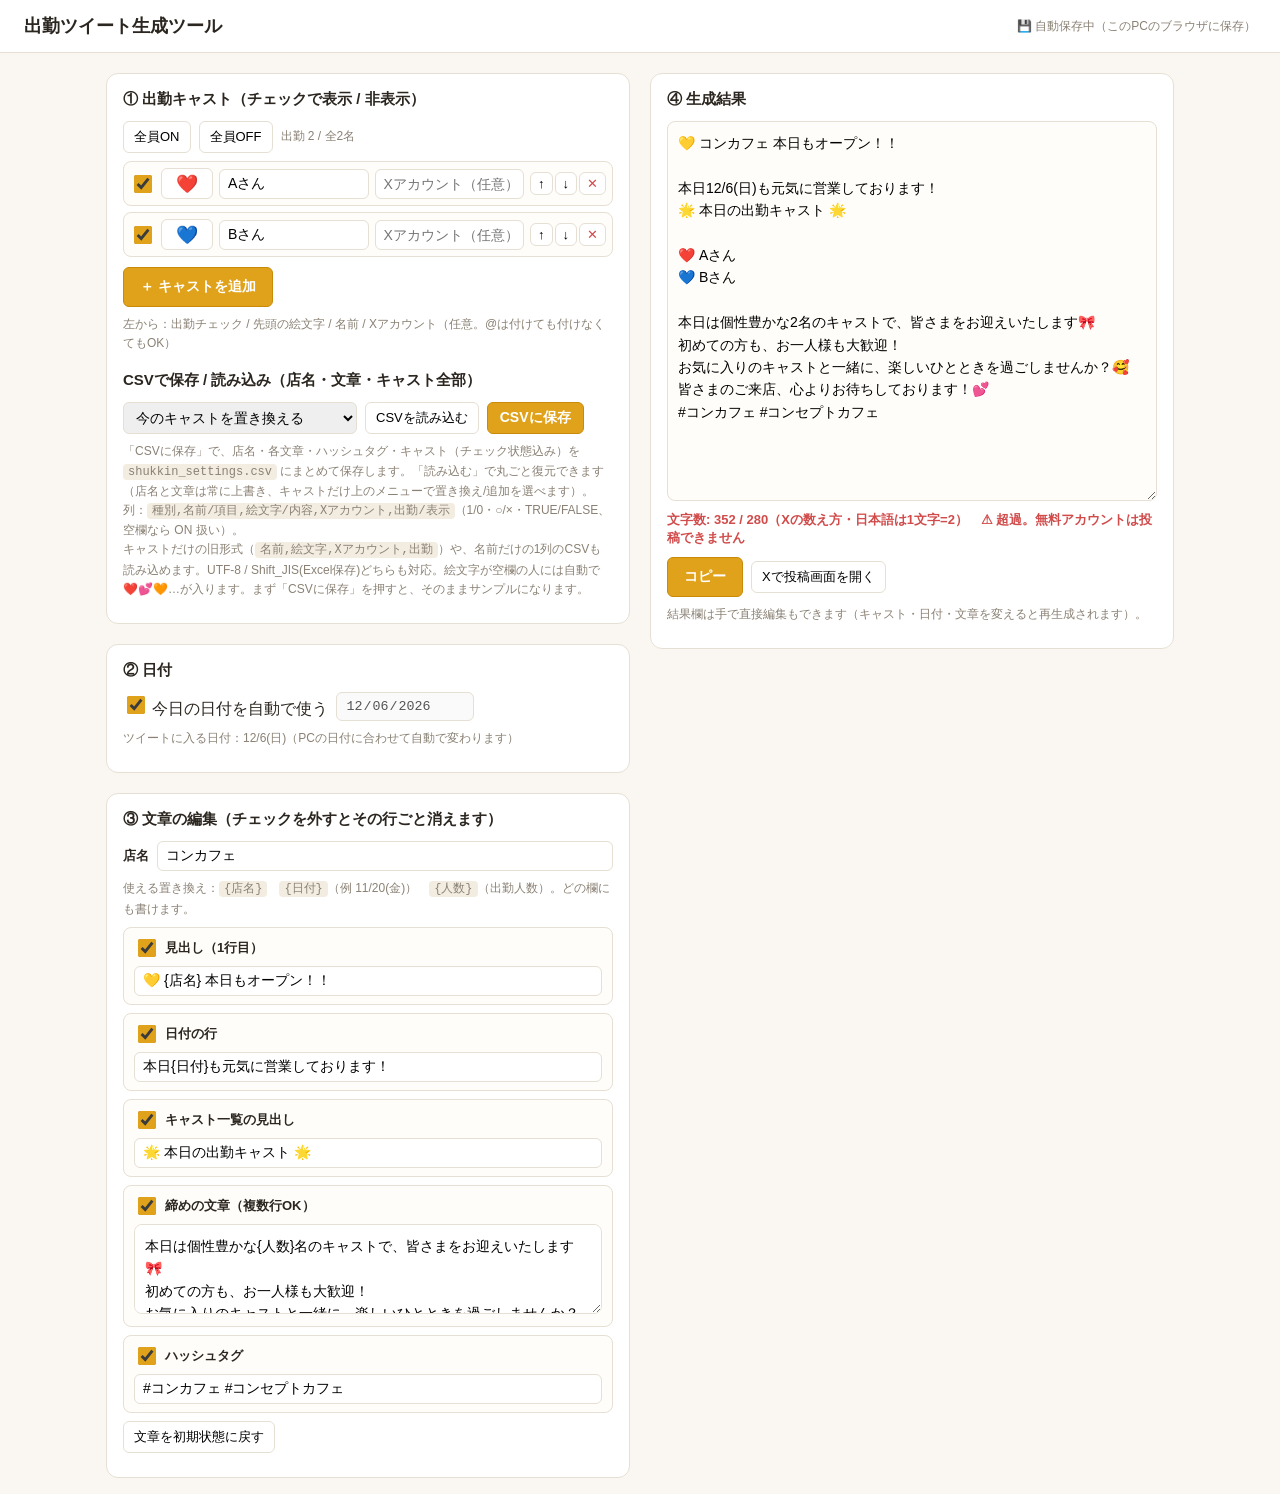
==== index.html @ f339bef9 "Rename shukkin_tweet_tool (2).html to index.html" ====
<!doctype html>
<html lang="ja">
<head>
<meta charset="utf-8">
<meta name="viewport" content="width=device-width, initial-scale=1">
<title>出勤ツイート生成ツール</title>
<style>
  :root { --bg:#faf7f2; --card:#fff; --line:#e6dfd3; --accent:#e0a21b; --accent2:#c98a0a; --text:#2b2620; --mute:#8a8174; --danger:#d14b4b; }
  * { box-sizing: border-box; }
  body { margin:0; background:var(--bg); color:var(--text); font-family:"Hiragino Sans","Yu Gothic UI","Meiryo",sans-serif; }
  header { padding:14px 24px; background:var(--card); border-bottom:1px solid var(--line); font-weight:700; font-size:18px; display:flex; justify-content:space-between; align-items:center; }
  #saveState { font-size:12px; font-weight:400; color:var(--mute); }
  #saveState.bad { color:var(--danger); font-weight:700; }
  main { max-width:1100px; margin:20px auto; padding:0 16px; display:grid; grid-template-columns:1fr 1fr; gap:20px; align-items:start; }
  @media (max-width:820px){ main{ grid-template-columns:1fr; } }
  .col { display:flex; flex-direction:column; gap:20px; }
  section { background:var(--card); border:1px solid var(--line); border-radius:12px; padding:16px; }
  h2 { font-size:15px; margin:0 0 12px; }
  .row { display:flex; align-items:center; gap:8px; margin-bottom:8px; flex-wrap:wrap; }
  .cast { display:grid; grid-template-columns:auto 52px 1fr 1fr auto; gap:6px; align-items:center; padding:6px; border:1px solid var(--line); border-radius:8px; margin-bottom:6px; background:#fffdf9; }
  .cast.off { opacity:.45; }
  input[type=text], select { padding:6px 8px; border:1px solid var(--line); border-radius:6px; font-size:14px; font-family:inherit; }
  .cast input[type=text] { width:100%; }
  .cast input.emoji { text-align:center; font-size:18px; padding:4px; }
  input[type=checkbox] { width:18px; height:18px; accent-color:var(--accent); cursor:pointer; }
  .ctrl { display:flex; gap:2px; }
  button { cursor:pointer; border:1px solid var(--line); background:#fff; border-radius:6px; padding:6px 10px; font-size:13px; font-family:inherit; }
  button:hover { background:#f5efe3; }
  button.primary { background:var(--accent); border-color:var(--accent2); color:#fff; font-weight:700; padding:10px 16px; font-size:14px; }
  button.primary:hover { background:var(--accent2); }
  button.del { color:var(--danger); }
  button.sm { padding:3px 7px; }
  textarea { width:100%; padding:10px; border:1px solid var(--line); border-radius:8px; font-size:14px; line-height:1.6; font-family:inherit; resize:vertical; }
  #out { min-height:380px; background:#fffdf9; }
  .hint { color:var(--mute); font-size:12px; line-height:1.6; margin:4px 0 8px; }
  .count { font-size:13px; margin:6px 0 10px; }
  .count.over { color:var(--danger); font-weight:700; }
  input[type=date] { padding:5px 8px; border:1px solid var(--line); border-radius:6px; }
  .block { border:1px solid var(--line); border-radius:8px; padding:8px 10px; margin-bottom:8px; background:#fffdf9; }
  .block.off { opacity:.5; }
  .block label.t { display:flex; align-items:center; gap:6px; font-size:13px; font-weight:700; margin-bottom:6px; cursor:pointer; }
  .block input[type=text] { width:100%; }
  .block textarea { min-height:90px; }
  .toast { position:fixed; bottom:24px; left:50%; transform:translateX(-50%); background:#2b2620; color:#fff; padding:10px 18px; border-radius:8px; font-size:14px; opacity:0; transition:.25s; pointer-events:none; max-width:90vw; }
  .toast.show { opacity:1; }
  code { background:#f3ede1; padding:1px 5px; border-radius:4px; font-size:12px; }
</style>
</head>
<body>
<header>
  <span>出勤ツイート生成ツール</span>
  <span id="saveState"></span>
</header>
<main>
  <div class="col">
    <section>
      <h2>① 出勤キャスト（チェックで表示 / 非表示）</h2>
      <div class="row">
        <button id="allOn">全員ON</button>
        <button id="allOff">全員OFF</button>
        <span class="hint" id="castSummary" style="margin:0"></span>
      </div>
      <div id="castList"></div>
      <div class="row" style="margin-top:10px">
        <button id="addCast" class="primary">＋ キャストを追加</button>
      </div>
      <p class="hint">左から：出勤チェック / 先頭の絵文字 / 名前 / Xアカウント（任意。@は付けても付けなくてもOK）</p>

      <h2 style="margin-top:18px">CSVで保存 / 読み込み（店名・文章・キャスト全部）</h2>
      <div class="row">
        <select id="csvMode">
          <option value="replace">今のキャストを置き換える</option>
          <option value="append">今のキャストの後ろに追加する</option>
        </select>
        <button id="csvImport">CSVを読み込む</button>
        <button id="csvExport" class="primary" style="padding:6px 12px">CSVに保存</button>
        <input type="file" id="csvFile" accept=".csv,.txt,text/csv" hidden>
      </div>
      <p class="hint">
        「CSVに保存」で、店名・各文章・ハッシュタグ・キャスト（チェック状態込み）を <code>shukkin_settings.csv</code> にまとめて保存します。「読み込む」で丸ごと復元できます（店名と文章は常に上書き、キャストだけ上のメニューで置き換え/追加を選べます）。<br>
        列：<code>種別,名前/項目,絵文字/内容,Xアカウント,出勤/表示</code>（1/0・○/×・TRUE/FALSE、空欄なら ON 扱い）。<br>
        キャストだけの旧形式（<code>名前,絵文字,Xアカウント,出勤</code>）や、名前だけの1列のCSVも読み込めます。UTF-8 / Shift_JIS(Excel保存)どちらも対応。絵文字が空欄の人には自動で❤️💕🧡…が入ります。まず「CSVに保存」を押すと、そのままサンプルになります。
      </p>
    </section>

    <section>
      <h2>② 日付</h2>
      <div class="row">
        <label><input type="checkbox" id="autoDate" checked> 今日の日付を自動で使う</label>
        <input type="date" id="dateInput" disabled>
      </div>
      <p class="hint" id="dateHint"></p>
    </section>

    <section>
      <h2>③ 文章の編集（チェックを外すとその行ごと消えます）</h2>
      <div class="row">
        <label for="shopName" style="font-size:13px;font-weight:700">店名</label>
        <input type="text" id="shopName" style="flex:1; min-width:180px" placeholder="例：コンカフェ○○">
      </div>
      <p class="hint">使える置き換え：<code>{店名}</code>　<code>{日付}</code>（例 11/20(金)）　<code>{人数}</code>（出勤人数）。どの欄にも書けます。</p>
      <div id="blocks"></div>
      <div class="row"><button id="resetBlocks">文章を初期状態に戻す</button></div>
    </section>
  </div>

  <div class="col">
    <section style="position:sticky; top:12px">
      <h2>④ 生成結果</h2>
      <textarea id="out"></textarea>
      <div class="count" id="count"></div>
      <div class="row">
        <button id="copy" class="primary">コピー</button>
        <button id="post">Xで投稿画面を開く</button>
      </div>
      <p class="hint">結果欄は手で直接編集もできます（キャスト・日付・文章を変えると再生成されます）。</p>
    </section>
  </div>
</main>
<div class="toast" id="toast"></div>

<script>
const KEY = "shukkin_tool_v3";
const HEARTS = ["❤️","💕","🧡","💙","💛","💚","💜","🩷","🤍","🩵"];
const WD = ["日","月","火","水","木","金","土"];

// 文章ブロックの定義（group が同じものは改行でつながり、グループ間は空行で区切られる）
const BLOCK_DEFS = [
  { key:"title",    label:"見出し（1行目）",     group:1, multi:false, text:"💛 {店名} 本日もオープン！！" },
  { key:"dateLine", label:"日付の行",            group:2, multi:false, text:"本日{日付}も元気に営業しております！" },
  { key:"castHead", label:"キャスト一覧の見出し", group:2, multi:false, text:"🌟 本日の出勤キャスト 🌟" },
  { key:"closing",  label:"締めの文章（複数行OK）", group:4, multi:true,  text:"本日は個性豊かな{人数}名のキャストで、皆さまをお迎えいたします🎀\n初めての方も、お一人様も大歓迎！\nお気に入りのキャストと一緒に、楽しいひとときを過ごしませんか？🥰\n皆さまのご来店、心よりお待ちしております！💕" },
  { key:"tags",     label:"ハッシュタグ",         group:4, multi:false, text:"#コンカフェ #コンセプトカフェ" },
];
const DEFAULT_CASTS = [
  { name:"Aさん", handle:"", emoji:"❤️", on:true },
  { name:"Bさん", handle:"", emoji:"💙", on:true },
];
function defaultBlocks(){
  const b = {}; BLOCK_DEFS.forEach(d => b[d.key] = { on:true, text:d.text }); return b;
}

const DEFAULT_SHOP = "コンカフェ";
const CSV_NAMES = { title:"見出し", dateLine:"日付の行", castHead:"キャスト見出し", closing:"締めの文章", tags:"ハッシュタグ" };

let storageOK = true;
let state = load();
function load(){
  const base = { shopName: DEFAULT_SHOP, casts: JSON.parse(JSON.stringify(DEFAULT_CASTS)), blocks: defaultBlocks() };
  try {
    const s = JSON.parse(localStorage.getItem(KEY));
    if (s && Array.isArray(s.casts)) {
      base.shopName = String(s.shopName ?? DEFAULT_SHOP);
      base.casts = s.casts.map(c => ({
        name: String(c.name ?? ""), handle: String(c.handle ?? ""), emoji: String(c.emoji ?? ""), on: c.on !== false
      }));
      BLOCK_DEFS.forEach(d => {
        const sb = s.blocks && s.blocks[d.key];
        if (sb) base.blocks[d.key] = { on: sb.on !== false, text: String(sb.text ?? d.text) };
      });
    }
  } catch(e){ storageOK = false; }
  return base;
}
function save(){
  try {
    localStorage.setItem(KEY, JSON.stringify(state));
    storageOK = true;
  } catch(e){ storageOK = false; }
  showSaveState();
}
function showSaveState(){
  const el = $("saveState");
  if (storageOK){ el.textContent = "💾 自動保存中（このPCのブラウザに保存）"; el.className = ""; }
  else { el.textContent = "⚠ 保存できない環境です（閉じると内容が消えます）"; el.className = "bad"; }
}

const $ = id => document.getElementById(id);
const pad = n => String(n).padStart(2,"0");
function todayStr(){ const d=new Date(); return `${d.getFullYear()}-${pad(d.getMonth()+1)}-${pad(d.getDate())}`; }
function fmtDate(str){
  const [y,m,d] = str.split("-").map(Number);
  return `${m}/${d}(${WD[new Date(y, m-1, d).getDay()]})`;
}
function currentDate(){ return $("autoDate").checked ? todayStr() : ($("dateInput").value || todayStr()); }

/* ---------- キャスト一覧 ---------- */
function renderCasts(){
  const box = $("castList");
  box.innerHTML = "";
  if (!state.casts.length){
    box.innerHTML = '<p class="hint">キャストがいません。「＋キャストを追加」かCSVで追加してください。</p>';
  }
  state.casts.forEach((c,i)=>{
    const row = document.createElement("div");
    row.className = "cast" + (c.on ? "" : " off");

    const chk = document.createElement("input");
    chk.type="checkbox"; chk.checked=c.on; chk.title="出勤";
    chk.onchange = ()=>{ c.on=chk.checked; row.classList.toggle("off", !c.on); changed(); };

    const em = document.createElement("input");
    em.type="text"; em.className="emoji"; em.value=c.emoji; em.title="絵文字";
    em.oninput = ()=>{ c.emoji=em.value; changed(); };

    const nm = document.createElement("input");
    nm.type="text"; nm.value=c.name; nm.placeholder="名前";
    nm.oninput = ()=>{ c.name=nm.value; changed(); };

    const hd = document.createElement("input");
    hd.type="text"; hd.value=c.handle; hd.placeholder="Xアカウント（任意）";
    hd.oninput = ()=>{ c.handle=hd.value; changed(); };

    const ctrl = document.createElement("div");
    ctrl.className="ctrl";
    ctrl.append(
      btn("↑", ()=>move(i,-1), "sm"),
      btn("↓", ()=>move(i,1), "sm"),
      btn("✕", ()=>{ if(confirm(`「${c.name||"このキャスト"}」を削除しますか？`)){ state.casts.splice(i,1); renderCasts(); changed(); } }, "sm del")
    );
    row.append(chk,em,nm,hd,ctrl);
    box.appendChild(row);
  });
}
function btn(label, fn, cls){ const b=document.createElement("button"); b.textContent=label; b.className=cls||""; b.onclick=fn; return b; }
function move(i,d){
  const j=i+d; if(j<0||j>=state.casts.length) return;
  [state.casts[i],state.casts[j]]=[state.casts[j],state.casts[i]];
  renderCasts(); changed();
}

/* ---------- 文章ブロック ---------- */
function renderBlocks(){
  const box = $("blocks");
  box.innerHTML = "";
  BLOCK_DEFS.forEach(d=>{
    const b = state.blocks[d.key];
    const wrap = document.createElement("div");
    wrap.className = "block" + (b.on ? "" : " off");

    const lab = document.createElement("label");
    lab.className = "t";
    const chk = document.createElement("input");
    chk.type = "checkbox"; chk.checked = b.on;
    chk.onchange = ()=>{ b.on = chk.checked; wrap.classList.toggle("off", !b.on); changed(); };
    lab.append(chk, document.createTextNode(d.label));

    let field;
    if (d.multi){ field = document.createElement("textarea"); }
    else { field = document.createElement("input"); field.type = "text"; }
    field.value = b.text;
    field.oninput = ()=>{ b.text = field.value; changed(); };

    wrap.append(lab, field);
    box.appendChild(wrap);
  });
}

/* ---------- 生成 ---------- */
function generate(){
  const active = state.casts.filter(c => c.on && c.name.trim());
  const castLines = active.map(c=>{
    const h = c.handle.trim().replace(/^@/,"");
    return `${c.emoji ? c.emoji+" " : ""}${c.name.trim()}${h ? `（@${h}）` : ""}`;
  }).join("\n");

  const fill = s => s.replaceAll("{店名}", state.shopName.trim())
                     .replaceAll("{日付}", fmtDate(currentDate()))
                     .replaceAll("{人数}", String(active.length));

  const groups = {};
  BLOCK_DEFS.forEach(d=>{
    const b = state.blocks[d.key];
    if (b.on && b.text.trim()) (groups[d.group] ||= []).push(fill(b.text));
  });
  const parts = [];
  [1,2].forEach(g => { if (groups[g]) parts.push(groups[g].join("\n")); });
  if (castLines) parts.push(castLines);
  if (groups[4]) parts.push(groups[4].join("\n"));

  $("out").value = parts.join("\n\n");
  $("castSummary").textContent = `出勤 ${active.length} / 全${state.casts.length}名`;
  updateCount();
}

// Xの文字数（日本語・絵文字は2、半角は1）
function weighted(s){
  let n=0;
  for (const ch of s){
    const c = ch.codePointAt(0);
    const light = (c<=4351)||(c>=8192&&c<=8205)||(c>=8208&&c<=8223)||(c>=8242&&c<=8247);
    n += light ? 1 : 2;
  }
  return n;
}
function updateCount(){
  const w = weighted($("out").value);
  const el = $("count");
  el.textContent = `文字数: ${w} / 280（Xの数え方・日本語は1文字=2）` + (w>280 ? "　⚠ 超過。無料アカウントは投稿できません" : "");
  el.classList.toggle("over", w>280);
}
function changed(){ save(); generate(); }

function toast(msg){
  const t=$("toast"); t.textContent=msg; t.classList.add("show");
  clearTimeout(toast._t); toast._t = setTimeout(()=>t.classList.remove("show"), 2400);
}

/* ---------- CSV ---------- */
function parseCSV(text){
  const rows=[]; let row=[], f="", q=false;
  for (let i=0;i<text.length;i++){
    const ch=text[i];
    if (q){
      if (ch === '"'){ if (text[i+1] === '"'){ f+='"'; i++; } else q=false; }
      else f+=ch;
    } else {
      if (ch === '"') q=true;
      else if (ch === ","){ row.push(f); f=""; }
      else if (ch === "\n" || ch === "\r"){
        if (ch === "\r" && text[i+1] === "\n") i++;
        row.push(f); f=""; rows.push(row); row=[];
      } else f+=ch;
    }
  }
  if (f !== "" || row.length){ row.push(f); rows.push(row); }
  return rows.filter(r => r.some(x => x.trim() !== ""));
}
function csvEscape(s){ s = String(s); return /[",\n\r]/.test(s) ? '"'+s.replace(/"/g,'""')+'"' : s; }
function parseOn(v){
  const s = String(v ?? "").trim().toLowerCase();
  if (s === "") return true;
  return !["0","false","×","x","no","off","いいえ","休","休み","なし"].includes(s);
}
function castsFromCSV(text, startIndex){
  let rows = parseCSV(text);
  if (!rows.length) return [];
  const first = rows[0].map(x=>x.trim().toLowerCase());
  const isHeader = first.some(x => ["名前","name","なまえ","キャスト","絵文字","emoji","出勤"].includes(x));
  let idx = { name:0, emoji:1, handle:2, on:3 };
  if (isHeader){
    rows = rows.slice(1);
    const find = (...names) => first.findIndex(x => names.includes(x));
    const n = find("名前","name","なまえ","キャスト"), e = find("絵文字","emoji"), h = find("xアカウント","x","アカウント","handle","twitter","id"), o = find("出勤","on","表示");
    idx = { name:n>=0?n:0, emoji:e, handle:h, on:o };
  }
  const get = (r,i) => (i>=0 && i<r.length) ? r[i].trim() : "";
  const out = [];
  rows.forEach(r=>{
    const name = get(r, idx.name);
    if (!name) return;
    out.push({
      name,
      emoji: get(r, idx.emoji) || HEARTS[(startIndex + out.length) % HEARTS.length],
      handle: get(r, idx.handle).replace(/^@/,""),
      on: parseOn(get(r, idx.on)),
    });
  });
  return out;
}
$("csvImport").onclick = ()=> $("csvFile").click();
$("csvFile").onchange = async (ev)=>{
  const file = ev.target.files[0];
  ev.target.value = "";
  if (!file) return;
  try {
    const buf = await file.arrayBuffer();
    let text;
    try { text = new TextDecoder("utf-8", {fatal:true}).decode(buf); }
    catch(e){ text = new TextDecoder("shift_jis").decode(buf); }
    const replace = $("csvMode").value === "replace";
    const base = replace ? 0 : state.casts.length;
    const rows = parseCSV(text);
    const isNew = rows.length > 0 && (rows[0][0].trim() === "種別" || rows.some(r => ["設定","キャスト"].includes((r[0] || "").trim())));

    let imported = [], nSet = 0;
    if (isNew){
      const body = rows[0][0].trim() === "種別" ? rows.slice(1) : rows;
      body.forEach(r=>{
        const kind = (r[0] || "").trim(), a = (r[1] || "").trim(), b = r[2] ?? "", c = (r[3] || "").trim(), d = r[4] ?? "";
        if (kind === "設定"){
          if (a === "店名"){ state.shopName = b; nSet++; }
          else {
            const def = BLOCK_DEFS.find(x => CSV_NAMES[x.key] === a);
            if (def){ state.blocks[def.key] = { on: parseOn(d), text: b }; nSet++; }
          }
        } else if (kind === "キャスト" && a){
          imported.push({ name:a, emoji: b.trim() || HEARTS[(base + imported.length) % HEARTS.length], handle: c.replace(/^@/,""), on: parseOn(d) });
        }
      });
    } else {
      imported = castsFromCSV(text, base);
    }
    if (!imported.length && !nSet){ toast("読み込める行がありませんでした"); return; }
    if (imported.length) state.casts = replace ? imported : state.casts.concat(imported);
    $("shopName").value = state.shopName;
    renderCasts(); renderBlocks(); changed();
    toast(`読み込みました：キャスト${imported.length}名` + (nSet ? ` / 設定${nSet}件` : ""));
  } catch(e){
    toast("CSVの読み込みに失敗しました");
  }
};
$("csvExport").onclick = ()=>{
  const lines = ["種別,名前/項目,絵文字/内容,Xアカウント,出勤/表示"];
  lines.push(["設定", "店名", state.shopName, "", 1].map(csvEscape).join(","));
  BLOCK_DEFS.forEach(d => {
    const b = state.blocks[d.key];
    lines.push(["設定", CSV_NAMES[d.key], b.text, "", b.on ? 1 : 0].map(csvEscape).join(","));
  });
  state.casts.forEach(c => lines.push(["キャスト", c.name, c.emoji, c.handle, c.on ? 1 : 0].map(csvEscape).join(",")));
  const blob = new Blob(["\uFEFF" + lines.join("\r\n") + "\r\n"], { type:"text/csv;charset=utf-8" });
  const a = document.createElement("a");
  a.href = URL.createObjectURL(blob);
  a.download = "shukkin_settings.csv";
  document.body.appendChild(a); a.click(); a.remove();
  setTimeout(()=>URL.revokeObjectURL(a.href), 1000);
  toast("shukkin_settings.csv に保存しました（店名・文章・キャスト）");
};

/* ---------- その他イベント ---------- */
$("addCast").onclick = ()=>{
  state.casts.push({ name:"", handle:"", emoji:HEARTS[state.casts.length % HEARTS.length], on:true });
  renderCasts(); changed();
  const inputs = document.querySelectorAll("#castList .cast:last-child input[type=text]");
  if (inputs[1]) inputs[1].focus();
};
$("allOn").onclick  = ()=>{ state.casts.forEach(c=>c.on=true);  renderCasts(); changed(); };
$("allOff").onclick = ()=>{ state.casts.forEach(c=>c.on=false); renderCasts(); changed(); };
$("autoDate").onchange = ()=>{
  $("dateInput").disabled = $("autoDate").checked;
  if (!$("autoDate").checked && !$("dateInput").value) $("dateInput").value = todayStr();
  refreshDateHint(); generate();
};
$("dateInput").onchange = ()=>{ refreshDateHint(); generate(); };
$("resetBlocks").onclick = ()=>{
  if (confirm("文章を初期状態に戻しますか？（キャストはそのままです）")){
    state.blocks = defaultBlocks(); state.shopName = DEFAULT_SHOP; $("shopName").value = DEFAULT_SHOP;
    renderBlocks(); changed();
  }
};
$("out").oninput = updateCount;
$("copy").onclick = async ()=>{
  try { await navigator.clipboard.writeText($("out").value); }
  catch(e){ $("out").select(); document.execCommand("copy"); }
  toast("コピーしました");
};
$("post").onclick = ()=>{
  window.open("https://x.com/intent/post?text="+encodeURIComponent($("out").value), "_blank");
};
function refreshDateHint(){
  $("dateHint").textContent = `ツイートに入る日付：${fmtDate(currentDate())}` +
    ($("autoDate").checked ? "（PCの日付に合わせて自動で変わります）" : "（手動指定中）");
}

// 日付をまたいだら自動更新
let lastDay = todayStr();
setInterval(()=>{
  if (todayStr() !== lastDay){ lastDay = todayStr(); refreshDateHint(); generate(); }
}, 30000);

// init
$("shopName").value = state.shopName;
$("shopName").oninput = ()=>{ state.shopName = $("shopName").value; changed(); };
$("dateInput").value = todayStr();
renderCasts(); renderBlocks(); refreshDateHint(); generate(); showSaveState();
</script>
</body>
</html>
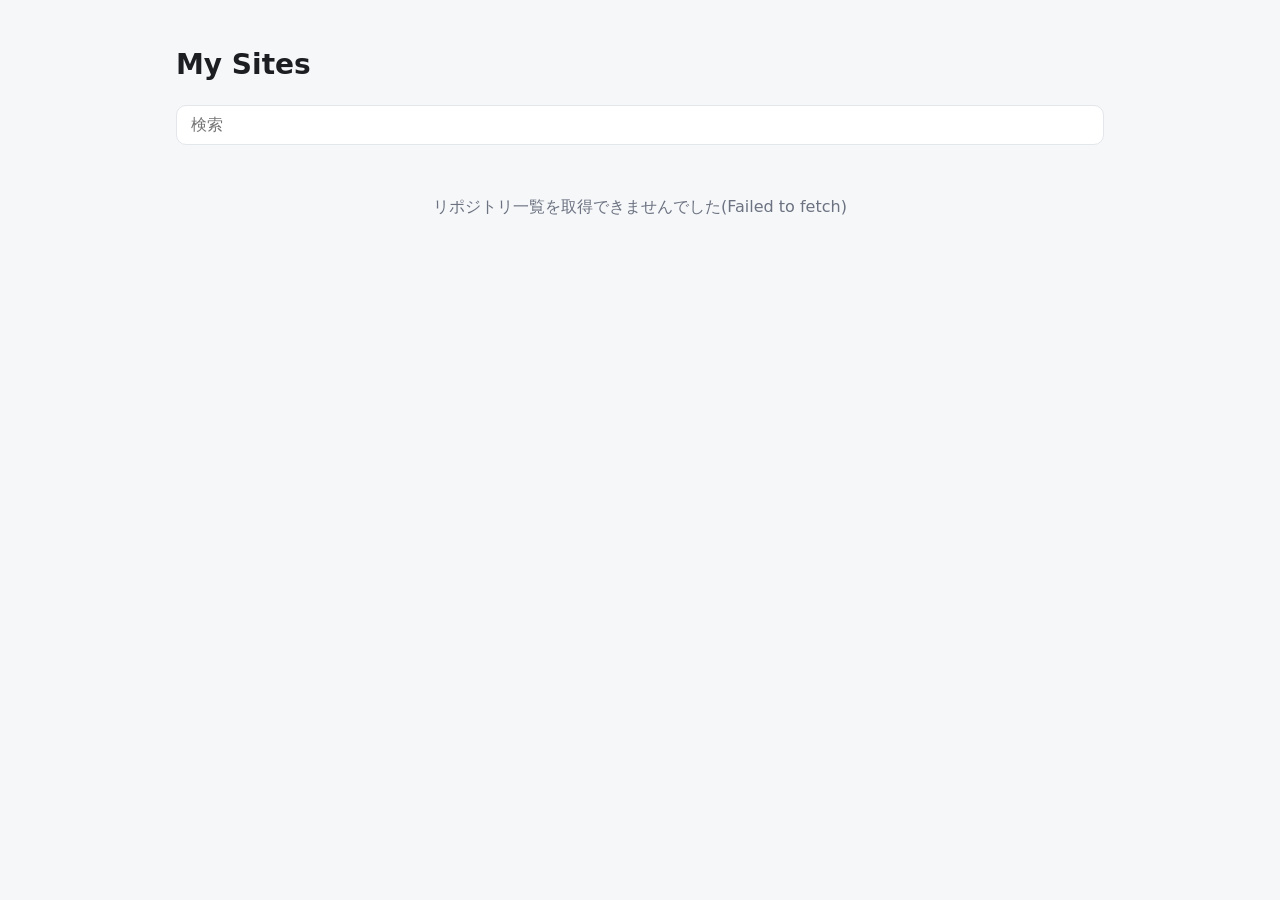
==== commit fc43b4ef: "Rename index (2).html to index.html" ====
--- a/index.html
+++ b/index.html
@@ -3,466 +3,128 @@
 <head>
 <meta charset="utf-8">
 <meta name="viewport" content="width=device-width, initial-scale=1">
-<title>出勤ツイート生成ツール</title>
+<title>My Sites</title>
 <style>
-  :root { --bg:#faf7f2; --card:#fff; --line:#e6dfd3; --accent:#e0a21b; --accent2:#c98a0a; --text:#2b2620; --mute:#8a8174; --danger:#d14b4b; }
+  :root {
+    --bg: #f6f7f9; --card: #fff; --text: #1c1e21; --sub: #6b7280;
+    --border: #e3e6ea; --accent: #2563eb;
+  }
+  @media (prefers-color-scheme: dark) {
+    :root { --bg: #0f1115; --card: #181b21; --text: #e8eaed; --sub: #9aa0aa;
+            --border: #272b33; --accent: #6ea0ff; }
+  }
   * { box-sizing: border-box; }
-  body { margin:0; background:var(--bg); color:var(--text); font-family:"Hiragino Sans","Yu Gothic UI","Meiryo",sans-serif; }
-  header { padding:14px 24px; background:var(--card); border-bottom:1px solid var(--line); font-weight:700; font-size:18px; display:flex; justify-content:space-between; align-items:center; }
-  #saveState { font-size:12px; font-weight:400; color:var(--mute); }
-  #saveState.bad { color:var(--danger); font-weight:700; }
-  main { max-width:1100px; margin:20px auto; padding:0 16px; display:grid; grid-template-columns:1fr 1fr; gap:20px; align-items:start; }
-  @media (max-width:820px){ main{ grid-template-columns:1fr; } }
-  .col { display:flex; flex-direction:column; gap:20px; }
-  section { background:var(--card); border:1px solid var(--line); border-radius:12px; padding:16px; }
-  h2 { font-size:15px; margin:0 0 12px; }
-  .row { display:flex; align-items:center; gap:8px; margin-bottom:8px; flex-wrap:wrap; }
-  .cast { display:grid; grid-template-columns:auto 52px 1fr 1fr auto; gap:6px; align-items:center; padding:6px; border:1px solid var(--line); border-radius:8px; margin-bottom:6px; background:#fffdf9; }
-  .cast.off { opacity:.45; }
-  input[type=text], select { padding:6px 8px; border:1px solid var(--line); border-radius:6px; font-size:14px; font-family:inherit; }
-  .cast input[type=text] { width:100%; }
-  .cast input.emoji { text-align:center; font-size:18px; padding:4px; }
-  input[type=checkbox] { width:18px; height:18px; accent-color:var(--accent); cursor:pointer; }
-  .ctrl { display:flex; gap:2px; }
-  button { cursor:pointer; border:1px solid var(--line); background:#fff; border-radius:6px; padding:6px 10px; font-size:13px; font-family:inherit; }
-  button:hover { background:#f5efe3; }
-  button.primary { background:var(--accent); border-color:var(--accent2); color:#fff; font-weight:700; padding:10px 16px; font-size:14px; }
-  button.primary:hover { background:var(--accent2); }
-  button.del { color:var(--danger); }
-  button.sm { padding:3px 7px; }
-  textarea { width:100%; padding:10px; border:1px solid var(--line); border-radius:8px; font-size:14px; line-height:1.6; font-family:inherit; resize:vertical; }
-  #out { min-height:380px; background:#fffdf9; }
-  .hint { color:var(--mute); font-size:12px; line-height:1.6; margin:4px 0 8px; }
-  .count { font-size:13px; margin:6px 0 10px; }
-  .count.over { color:var(--danger); font-weight:700; }
-  input[type=date] { padding:5px 8px; border:1px solid var(--line); border-radius:6px; }
-  .block { border:1px solid var(--line); border-radius:8px; padding:8px 10px; margin-bottom:8px; background:#fffdf9; }
-  .block.off { opacity:.5; }
-  .block label.t { display:flex; align-items:center; gap:6px; font-size:13px; font-weight:700; margin-bottom:6px; cursor:pointer; }
-  .block input[type=text] { width:100%; }
-  .block textarea { min-height:90px; }
-  .toast { position:fixed; bottom:24px; left:50%; transform:translateX(-50%); background:#2b2620; color:#fff; padding:10px 18px; border-radius:8px; font-size:14px; opacity:0; transition:.25s; pointer-events:none; max-width:90vw; }
-  .toast.show { opacity:1; }
-  code { background:#f3ede1; padding:1px 5px; border-radius:4px; font-size:12px; }
+  body { margin: 0; background: var(--bg); color: var(--text);
+         font-family: system-ui, -apple-system, "Hiragino Sans", "Noto Sans JP", sans-serif; }
+  .wrap { max-width: 960px; margin: 0 auto; padding: 48px 16px 64px; }
+  h1 { margin: 0 0 4px; font-size: 28px; }
+  .lead { color: var(--sub); margin: 0 0 24px; }
+  input[type=search] {
+    width: 100%; padding: 10px 14px; font-size: 16px; border-radius: 10px;
+    border: 1px solid var(--border); background: var(--card); color: var(--text);
+    margin-bottom: 20px;
+  }
+  .grid { display: grid; gap: 14px; grid-template-columns: repeat(auto-fill, minmax(260px, 1fr)); }
+  .card { display: block; padding: 16px; background: var(--card); border: 1px solid var(--border);
+          border-radius: 12px; text-decoration: none; color: inherit;
+          transition: transform .12s, border-color .12s; }
+  .card:hover { transform: translateY(-2px); border-color: var(--accent); }
+  .card h2 { margin: 0 0 6px; font-size: 17px; color: var(--accent); word-break: break-all; }
+  .card p { margin: 0 0 10px; font-size: 14px; color: var(--sub); min-height: 1.4em; }
+  .meta { display: flex; justify-content: space-between; font-size: 12px; color: var(--sub); }
+  .meta a { color: var(--sub); }
+  .msg { color: var(--sub); text-align: center; padding: 32px 0; }
 </style>
 </head>
 <body>
-<header>
-  <span>出勤ツイート生成ツール</span>
-  <span id="saveState"></span>
-</header>
-<main>
-  <div class="col">
-    <section>
-      <h2>① 出勤キャスト（チェックで表示 / 非表示）</h2>
-      <div class="row">
-        <button id="allOn">全員ON</button>
-        <button id="allOff">全員OFF</button>
-        <span class="hint" id="castSummary" style="margin:0"></span>
-      </div>
-      <div id="castList"></div>
-      <div class="row" style="margin-top:10px">
-        <button id="addCast" class="primary">＋ キャストを追加</button>
-      </div>
-      <p class="hint">左から：出勤チェック / 先頭の絵文字 / 名前 / Xアカウント（任意。@は付けても付けなくてもOK）</p>
-
-      <h2 style="margin-top:18px">CSVで保存 / 読み込み（店名・文章・キャスト全部）</h2>
-      <div class="row">
-        <select id="csvMode">
-          <option value="replace">今のキャストを置き換える</option>
-          <option value="append">今のキャストの後ろに追加する</option>
-        </select>
-        <button id="csvImport">CSVを読み込む</button>
-        <button id="csvExport" class="primary" style="padding:6px 12px">CSVに保存</button>
-        <input type="file" id="csvFile" accept=".csv,.txt,text/csv" hidden>
-      </div>
-      <p class="hint">
-        「CSVに保存」で、店名・各文章・ハッシュタグ・キャスト（チェック状態込み）を <code>shukkin_settings.csv</code> にまとめて保存します。「読み込む」で丸ごと復元できます（店名と文章は常に上書き、キャストだけ上のメニューで置き換え/追加を選べます）。<br>
-        列：<code>種別,名前/項目,絵文字/内容,Xアカウント,出勤/表示</code>（1/0・○/×・TRUE/FALSE、空欄なら ON 扱い）。<br>
-        キャストだけの旧形式（<code>名前,絵文字,Xアカウント,出勤</code>）や、名前だけの1列のCSVも読み込めます。UTF-8 / Shift_JIS(Excel保存)どちらも対応。絵文字が空欄の人には自動で❤️💕🧡…が入ります。まず「CSVに保存」を押すと、そのままサンプルになります。
-      </p>
-    </section>
-
-    <section>
-      <h2>② 日付</h2>
-      <div class="row">
-        <label><input type="checkbox" id="autoDate" checked> 今日の日付を自動で使う</label>
-        <input type="date" id="dateInput" disabled>
-      </div>
-      <p class="hint" id="dateHint"></p>
-    </section>
-
-    <section>
-      <h2>③ 文章の編集（チェックを外すとその行ごと消えます）</h2>
-      <div class="row">
-        <label for="shopName" style="font-size:13px;font-weight:700">店名</label>
-        <input type="text" id="shopName" style="flex:1; min-width:180px" placeholder="例：コンカフェ○○">
-      </div>
-      <p class="hint">使える置き換え：<code>{店名}</code>　<code>{日付}</code>（例 11/20(金)）　<code>{人数}</code>（出勤人数）。どの欄にも書けます。</p>
-      <div id="blocks"></div>
-      <div class="row"><button id="resetBlocks">文章を初期状態に戻す</button></div>
-    </section>
-  </div>
-
-  <div class="col">
-    <section style="position:sticky; top:12px">
-      <h2>④ 生成結果</h2>
-      <textarea id="out"></textarea>
-      <div class="count" id="count"></div>
-      <div class="row">
-        <button id="copy" class="primary">コピー</button>
-        <button id="post">Xで投稿画面を開く</button>
-      </div>
-      <p class="hint">結果欄は手で直接編集もできます（キャスト・日付・文章を変えると再生成されます）。</p>
-    </section>
-  </div>
-</main>
-<div class="toast" id="toast"></div>
+<div class="wrap">
+  <h1>My Sites</h1>
+  <p class="lead" id="lead">読み込み中…</p>
+  <input type="search" id="q" placeholder="検索">
+  <div class="grid" id="grid"></div>
+  <div class="msg" id="msg"></div>
+</div>
 
 <script>
-const KEY = "shukkin_tool_v3";
-const HEARTS = ["❤️","💕","🧡","💙","💛","💚","💜","🩷","🤍","🩵"];
-const WD = ["日","月","火","水","木","金","土"];
+// ★ここだけ自分用に変更★
+const USERNAME = "YOUR_GITHUB_USERNAME";
 
-// 文章ブロックの定義（group が同じものは改行でつながり、グループ間は空行で区切られる）
-const BLOCK_DEFS = [
-  { key:"title",    label:"見出し（1行目）",     group:1, multi:false, text:"💛 {店名} 本日もオープン！！" },
-  { key:"dateLine", label:"日付の行",            group:2, multi:false, text:"本日{日付}も元気に営業しております！" },
-  { key:"castHead", label:"キャスト一覧の見出し", group:2, multi:false, text:"🌟 本日の出勤キャスト 🌟" },
-  { key:"closing",  label:"締めの文章（複数行OK）", group:4, multi:true,  text:"本日は個性豊かな{人数}名のキャストで、皆さまをお迎えいたします🎀\n初めての方も、お一人様も大歓迎！\nお気に入りのキャストと一緒に、楽しいひとときを過ごしませんか？🥰\n皆さまのご来店、心よりお待ちしております！💕" },
-  { key:"tags",     label:"ハッシュタグ",         group:4, multi:false, text:"#コンカフェ #コンセプトカフェ" },
+// APIで拾えないもの/手動で追加したいサイト(任意)
+const EXTRA = [
+  // { name: "example", description: "説明", url: "https://example.com/" },
 ];
-const DEFAULT_CASTS = [
-  { name:"Aさん", handle:"", emoji:"❤️", on:true },
-  { name:"Bさん", handle:"", emoji:"💙", on:true },
-];
-function defaultBlocks(){
-  const b = {}; BLOCK_DEFS.forEach(d => b[d.key] = { on:true, text:d.text }); return b;
+
+// 表示から除外したいリポジトリ名(任意)
+const HIDE = [];
+
+const grid = document.getElementById("grid");
+const msg = document.getElementById("msg");
+const lead = document.getElementById("lead");
+const q = document.getElementById("q");
+let items = [];
+
+function render() {
+  const kw = q.value.trim().toLowerCase();
+  grid.innerHTML = "";
+  const list = items.filter(i =>
+    (i.name + " " + (i.description || "")).toLowerCase().includes(kw));
+  for (const i of list) {
+    const a = document.createElement("a");
+    a.className = "card"; a.href = i.url;
+    const h = document.createElement("h2"); h.textContent = i.name;
+    const p = document.createElement("p"); p.textContent = i.description || "";
+    const m = document.createElement("div"); m.className = "meta";
+    const d = document.createElement("span");
+    d.textContent = i.updated ? "更新 " + new Date(i.updated).toLocaleDateString("ja-JP") : "";
+    m.appendChild(d);
+    if (i.repo) {
+      const r = document.createElement("a");
+      r.href = i.repo; r.textContent = "repo ↗";
+      r.addEventListener("click", e => e.stopPropagation());
+      m.appendChild(r);
+    }
+    a.append(h, p, m);
+    grid.appendChild(a);
+  }
+  msg.textContent = list.length ? "" : "見つかりませんでした";
 }
 
-const DEFAULT_SHOP = "コンカフェ";
-const CSV_NAMES = { title:"見出し", dateLine:"日付の行", castHead:"キャスト見出し", closing:"締めの文章", tags:"ハッシュタグ" };
-
-let storageOK = true;
-let state = load();
-function load(){
-  const base = { shopName: DEFAULT_SHOP, casts: JSON.parse(JSON.stringify(DEFAULT_CASTS)), blocks: defaultBlocks() };
+async function load() {
+  const key = "sites-cache-" + USERNAME;
+  let repos = null;
   try {
-    const s = JSON.parse(localStorage.getItem(KEY));
-    if (s && Array.isArray(s.casts)) {
-      base.shopName = String(s.shopName ?? DEFAULT_SHOP);
-      base.casts = s.casts.map(c => ({
-        name: String(c.name ?? ""), handle: String(c.handle ?? ""), emoji: String(c.emoji ?? ""), on: c.on !== false
-      }));
-      BLOCK_DEFS.forEach(d => {
-        const sb = s.blocks && s.blocks[d.key];
-        if (sb) base.blocks[d.key] = { on: sb.on !== false, text: String(sb.text ?? d.text) };
-      });
-    }
-  } catch(e){ storageOK = false; }
-  return base;
-}
-function save(){
-  try {
-    localStorage.setItem(KEY, JSON.stringify(state));
-    storageOK = true;
-  } catch(e){ storageOK = false; }
-  showSaveState();
-}
-function showSaveState(){
-  const el = $("saveState");
-  if (storageOK){ el.textContent = "💾 自動保存中（このPCのブラウザに保存）"; el.className = ""; }
-  else { el.textContent = "⚠ 保存できない環境です（閉じると内容が消えます）"; el.className = "bad"; }
+    const c = JSON.parse(localStorage.getItem(key) || "null");
+    if (c && Date.now() - c.t < 10 * 60 * 1000) repos = c.data;
+  } catch (e) {}
+  if (!repos) {
+    const res = await fetch(`https://api.github.com/users/${USERNAME}/repos?per_page=100&sort=pushed`);
+    if (!res.ok) throw new Error("GitHub API: " + res.status);
+    repos = await res.json();
+    try { localStorage.setItem(key, JSON.stringify({ t: Date.now(), data: repos })); } catch (e) {}
+  }
+  const self = `${USERNAME}.github.io`.toLowerCase();
+  items = repos
+    .filter(r => r.has_pages && !r.fork && !r.archived
+      && r.name.toLowerCase() !== self && !HIDE.includes(r.name))
+    .map(r => ({
+      name: r.name,
+      description: r.description,
+      url: r.homepage || `https://${USERNAME}.github.io/${r.name}/`,
+      repo: r.html_url,
+      updated: r.pushed_at,
+    }));
+  items.push(...EXTRA);
+  lead.textContent = `${items.length} 件のサイト`;
+  render();
 }
 
-const $ = id => document.getElementById(id);
-const pad = n => String(n).padStart(2,"0");
-function todayStr(){ const d=new Date(); return `${d.getFullYear()}-${pad(d.getMonth()+1)}-${pad(d.getDate())}`; }
-function fmtDate(str){
-  const [y,m,d] = str.split("-").map(Number);
-  return `${m}/${d}(${WD[new Date(y, m-1, d).getDay()]})`;
-}
-function currentDate(){ return $("autoDate").checked ? todayStr() : ($("dateInput").value || todayStr()); }
-
-/* ---------- キャスト一覧 ---------- */
-function renderCasts(){
-  const box = $("castList");
-  box.innerHTML = "";
-  if (!state.casts.length){
-    box.innerHTML = '<p class="hint">キャストがいません。「＋キャストを追加」かCSVで追加してください。</p>';
-  }
-  state.casts.forEach((c,i)=>{
-    const row = document.createElement("div");
-    row.className = "cast" + (c.on ? "" : " off");
-
-    const chk = document.createElement("input");
-    chk.type="checkbox"; chk.checked=c.on; chk.title="出勤";
-    chk.onchange = ()=>{ c.on=chk.checked; row.classList.toggle("off", !c.on); changed(); };
-
-    const em = document.createElement("input");
-    em.type="text"; em.className="emoji"; em.value=c.emoji; em.title="絵文字";
-    em.oninput = ()=>{ c.emoji=em.value; changed(); };
-
-    const nm = document.createElement("input");
-    nm.type="text"; nm.value=c.name; nm.placeholder="名前";
-    nm.oninput = ()=>{ c.name=nm.value; changed(); };
-
-    const hd = document.createElement("input");
-    hd.type="text"; hd.value=c.handle; hd.placeholder="Xアカウント（任意）";
-    hd.oninput = ()=>{ c.handle=hd.value; changed(); };
-
-    const ctrl = document.createElement("div");
-    ctrl.className="ctrl";
-    ctrl.append(
-      btn("↑", ()=>move(i,-1), "sm"),
-      btn("↓", ()=>move(i,1), "sm"),
-      btn("✕", ()=>{ if(confirm(`「${c.name||"このキャスト"}」を削除しますか？`)){ state.casts.splice(i,1); renderCasts(); changed(); } }, "sm del")
-    );
-    row.append(chk,em,nm,hd,ctrl);
-    box.appendChild(row);
-  });
-}
-function btn(label, fn, cls){ const b=document.createElement("button"); b.textContent=label; b.className=cls||""; b.onclick=fn; return b; }
-function move(i,d){
-  const j=i+d; if(j<0||j>=state.casts.length) return;
-  [state.casts[i],state.casts[j]]=[state.casts[j],state.casts[i]];
-  renderCasts(); changed();
-}
-
-/* ---------- 文章ブロック ---------- */
-function renderBlocks(){
-  const box = $("blocks");
-  box.innerHTML = "";
-  BLOCK_DEFS.forEach(d=>{
-    const b = state.blocks[d.key];
-    const wrap = document.createElement("div");
-    wrap.className = "block" + (b.on ? "" : " off");
-
-    const lab = document.createElement("label");
-    lab.className = "t";
-    const chk = document.createElement("input");
-    chk.type = "checkbox"; chk.checked = b.on;
-    chk.onchange = ()=>{ b.on = chk.checked; wrap.classList.toggle("off", !b.on); changed(); };
-    lab.append(chk, document.createTextNode(d.label));
-
-    let field;
-    if (d.multi){ field = document.createElement("textarea"); }
-    else { field = document.createElement("input"); field.type = "text"; }
-    field.value = b.text;
-    field.oninput = ()=>{ b.text = field.value; changed(); };
-
-    wrap.append(lab, field);
-    box.appendChild(wrap);
-  });
-}
-
-/* ---------- 生成 ---------- */
-function generate(){
-  const active = state.casts.filter(c => c.on && c.name.trim());
-  const castLines = active.map(c=>{
-    const h = c.handle.trim().replace(/^@/,"");
-    return `${c.emoji ? c.emoji+" " : ""}${c.name.trim()}${h ? `（@${h}）` : ""}`;
-  }).join("\n");
-
-  const fill = s => s.replaceAll("{店名}", state.shopName.trim())
-                     .replaceAll("{日付}", fmtDate(currentDate()))
-                     .replaceAll("{人数}", String(active.length));
-
-  const groups = {};
-  BLOCK_DEFS.forEach(d=>{
-    const b = state.blocks[d.key];
-    if (b.on && b.text.trim()) (groups[d.group] ||= []).push(fill(b.text));
-  });
-  const parts = [];
-  [1,2].forEach(g => { if (groups[g]) parts.push(groups[g].join("\n")); });
-  if (castLines) parts.push(castLines);
-  if (groups[4]) parts.push(groups[4].join("\n"));
-
-  $("out").value = parts.join("\n\n");
-  $("castSummary").textContent = `出勤 ${active.length} / 全${state.casts.length}名`;
-  updateCount();
-}
-
-// Xの文字数（日本語・絵文字は2、半角は1）
-function weighted(s){
-  let n=0;
-  for (const ch of s){
-    const c = ch.codePointAt(0);
-    const light = (c<=4351)||(c>=8192&&c<=8205)||(c>=8208&&c<=8223)||(c>=8242&&c<=8247);
-    n += light ? 1 : 2;
-  }
-  return n;
-}
-function updateCount(){
-  const w = weighted($("out").value);
-  const el = $("count");
-  el.textContent = `文字数: ${w} / 280（Xの数え方・日本語は1文字=2）` + (w>280 ? "　⚠ 超過。無料アカウントは投稿できません" : "");
-  el.classList.toggle("over", w>280);
-}
-function changed(){ save(); generate(); }
-
-function toast(msg){
-  const t=$("toast"); t.textContent=msg; t.classList.add("show");
-  clearTimeout(toast._t); toast._t = setTimeout(()=>t.classList.remove("show"), 2400);
-}
-
-/* ---------- CSV ---------- */
-function parseCSV(text){
-  const rows=[]; let row=[], f="", q=false;
-  for (let i=0;i<text.length;i++){
-    const ch=text[i];
-    if (q){
-      if (ch === '"'){ if (text[i+1] === '"'){ f+='"'; i++; } else q=false; }
-      else f+=ch;
-    } else {
-      if (ch === '"') q=true;
-      else if (ch === ","){ row.push(f); f=""; }
-      else if (ch === "\n" || ch === "\r"){
-        if (ch === "\r" && text[i+1] === "\n") i++;
-        row.push(f); f=""; rows.push(row); row=[];
-      } else f+=ch;
-    }
-  }
-  if (f !== "" || row.length){ row.push(f); rows.push(row); }
-  return rows.filter(r => r.some(x => x.trim() !== ""));
-}
-function csvEscape(s){ s = String(s); return /[",\n\r]/.test(s) ? '"'+s.replace(/"/g,'""')+'"' : s; }
-function parseOn(v){
-  const s = String(v ?? "").trim().toLowerCase();
-  if (s === "") return true;
-  return !["0","false","×","x","no","off","いいえ","休","休み","なし"].includes(s);
-}
-function castsFromCSV(text, startIndex){
-  let rows = parseCSV(text);
-  if (!rows.length) return [];
-  const first = rows[0].map(x=>x.trim().toLowerCase());
-  const isHeader = first.some(x => ["名前","name","なまえ","キャスト","絵文字","emoji","出勤"].includes(x));
-  let idx = { name:0, emoji:1, handle:2, on:3 };
-  if (isHeader){
-    rows = rows.slice(1);
-    const find = (...names) => first.findIndex(x => names.includes(x));
-    const n = find("名前","name","なまえ","キャスト"), e = find("絵文字","emoji"), h = find("xアカウント","x","アカウント","handle","twitter","id"), o = find("出勤","on","表示");
-    idx = { name:n>=0?n:0, emoji:e, handle:h, on:o };
-  }
-  const get = (r,i) => (i>=0 && i<r.length) ? r[i].trim() : "";
-  const out = [];
-  rows.forEach(r=>{
-    const name = get(r, idx.name);
-    if (!name) return;
-    out.push({
-      name,
-      emoji: get(r, idx.emoji) || HEARTS[(startIndex + out.length) % HEARTS.length],
-      handle: get(r, idx.handle).replace(/^@/,""),
-      on: parseOn(get(r, idx.on)),
-    });
-  });
-  return out;
-}
-$("csvImport").onclick = ()=> $("csvFile").click();
-$("csvFile").onchange = async (ev)=>{
-  const file = ev.target.files[0];
-  ev.target.value = "";
-  if (!file) return;
-  try {
-    const buf = await file.arrayBuffer();
-    let text;
-    try { text = new TextDecoder("utf-8", {fatal:true}).decode(buf); }
-    catch(e){ text = new TextDecoder("shift_jis").decode(buf); }
-    const replace = $("csvMode").value === "replace";
-    const base = replace ? 0 : state.casts.length;
-    const rows = parseCSV(text);
-    const isNew = rows.length > 0 && (rows[0][0].trim() === "種別" || rows.some(r => ["設定","キャスト"].includes((r[0] || "").trim())));
-
-    let imported = [], nSet = 0;
-    if (isNew){
-      const body = rows[0][0].trim() === "種別" ? rows.slice(1) : rows;
-      body.forEach(r=>{
-        const kind = (r[0] || "").trim(), a = (r[1] || "").trim(), b = r[2] ?? "", c = (r[3] || "").trim(), d = r[4] ?? "";
-        if (kind === "設定"){
-          if (a === "店名"){ state.shopName = b; nSet++; }
-          else {
-            const def = BLOCK_DEFS.find(x => CSV_NAMES[x.key] === a);
-            if (def){ state.blocks[def.key] = { on: parseOn(d), text: b }; nSet++; }
-          }
-        } else if (kind === "キャスト" && a){
-          imported.push({ name:a, emoji: b.trim() || HEARTS[(base + imported.length) % HEARTS.length], handle: c.replace(/^@/,""), on: parseOn(d) });
-        }
-      });
-    } else {
-      imported = castsFromCSV(text, base);
-    }
-    if (!imported.length && !nSet){ toast("読み込める行がありませんでした"); return; }
-    if (imported.length) state.casts = replace ? imported : state.casts.concat(imported);
-    $("shopName").value = state.shopName;
-    renderCasts(); renderBlocks(); changed();
-    toast(`読み込みました：キャスト${imported.length}名` + (nSet ? ` / 設定${nSet}件` : ""));
-  } catch(e){
-    toast("CSVの読み込みに失敗しました");
-  }
-};
-$("csvExport").onclick = ()=>{
-  const lines = ["種別,名前/項目,絵文字/内容,Xアカウント,出勤/表示"];
-  lines.push(["設定", "店名", state.shopName, "", 1].map(csvEscape).join(","));
-  BLOCK_DEFS.forEach(d => {
-    const b = state.blocks[d.key];
-    lines.push(["設定", CSV_NAMES[d.key], b.text, "", b.on ? 1 : 0].map(csvEscape).join(","));
-  });
-  state.casts.forEach(c => lines.push(["キャスト", c.name, c.emoji, c.handle, c.on ? 1 : 0].map(csvEscape).join(",")));
-  const blob = new Blob(["\uFEFF" + lines.join("\r\n") + "\r\n"], { type:"text/csv;charset=utf-8" });
-  const a = document.createElement("a");
-  a.href = URL.createObjectURL(blob);
-  a.download = "shukkin_settings.csv";
-  document.body.appendChild(a); a.click(); a.remove();
-  setTimeout(()=>URL.revokeObjectURL(a.href), 1000);
-  toast("shukkin_settings.csv に保存しました（店名・文章・キャスト）");
-};
-
-/* ---------- その他イベント ---------- */
-$("addCast").onclick = ()=>{
-  state.casts.push({ name:"", handle:"", emoji:HEARTS[state.casts.length % HEARTS.length], on:true });
-  renderCasts(); changed();
-  const inputs = document.querySelectorAll("#castList .cast:last-child input[type=text]");
-  if (inputs[1]) inputs[1].focus();
-};
-$("allOn").onclick  = ()=>{ state.casts.forEach(c=>c.on=true);  renderCasts(); changed(); };
-$("allOff").onclick = ()=>{ state.casts.forEach(c=>c.on=false); renderCasts(); changed(); };
-$("autoDate").onchange = ()=>{
-  $("dateInput").disabled = $("autoDate").checked;
-  if (!$("autoDate").checked && !$("dateInput").value) $("dateInput").value = todayStr();
-  refreshDateHint(); generate();
-};
-$("dateInput").onchange = ()=>{ refreshDateHint(); generate(); };
-$("resetBlocks").onclick = ()=>{
-  if (confirm("文章を初期状態に戻しますか？（キャストはそのままです）")){
-    state.blocks = defaultBlocks(); state.shopName = DEFAULT_SHOP; $("shopName").value = DEFAULT_SHOP;
-    renderBlocks(); changed();
-  }
-};
-$("out").oninput = updateCount;
-$("copy").onclick = async ()=>{
-  try { await navigator.clipboard.writeText($("out").value); }
-  catch(e){ $("out").select(); document.execCommand("copy"); }
-  toast("コピーしました");
-};
-$("post").onclick = ()=>{
-  window.open("https://x.com/intent/post?text="+encodeURIComponent($("out").value), "_blank");
-};
-function refreshDateHint(){
-  $("dateHint").textContent = `ツイートに入る日付：${fmtDate(currentDate())}` +
-    ($("autoDate").checked ? "（PCの日付に合わせて自動で変わります）" : "（手動指定中）");
-}
-
-// 日付をまたいだら自動更新
-let lastDay = todayStr();
-setInterval(()=>{
-  if (todayStr() !== lastDay){ lastDay = todayStr(); refreshDateHint(); generate(); }
-}, 30000);
-
-// init
-$("shopName").value = state.shopName;
-$("shopName").oninput = ()=>{ state.shopName = $("shopName").value; changed(); };
-$("dateInput").value = todayStr();
-renderCasts(); renderBlocks(); refreshDateHint(); generate(); showSaveState();
+q.addEventListener("input", render);
+load().catch(err => {
+  lead.textContent = "";
+  items = [...EXTRA];
+  render();
+  msg.textContent = "リポジトリ一覧を取得できませんでした(" + err.message + ")";
+});
 </script>
 </body>
 </html>
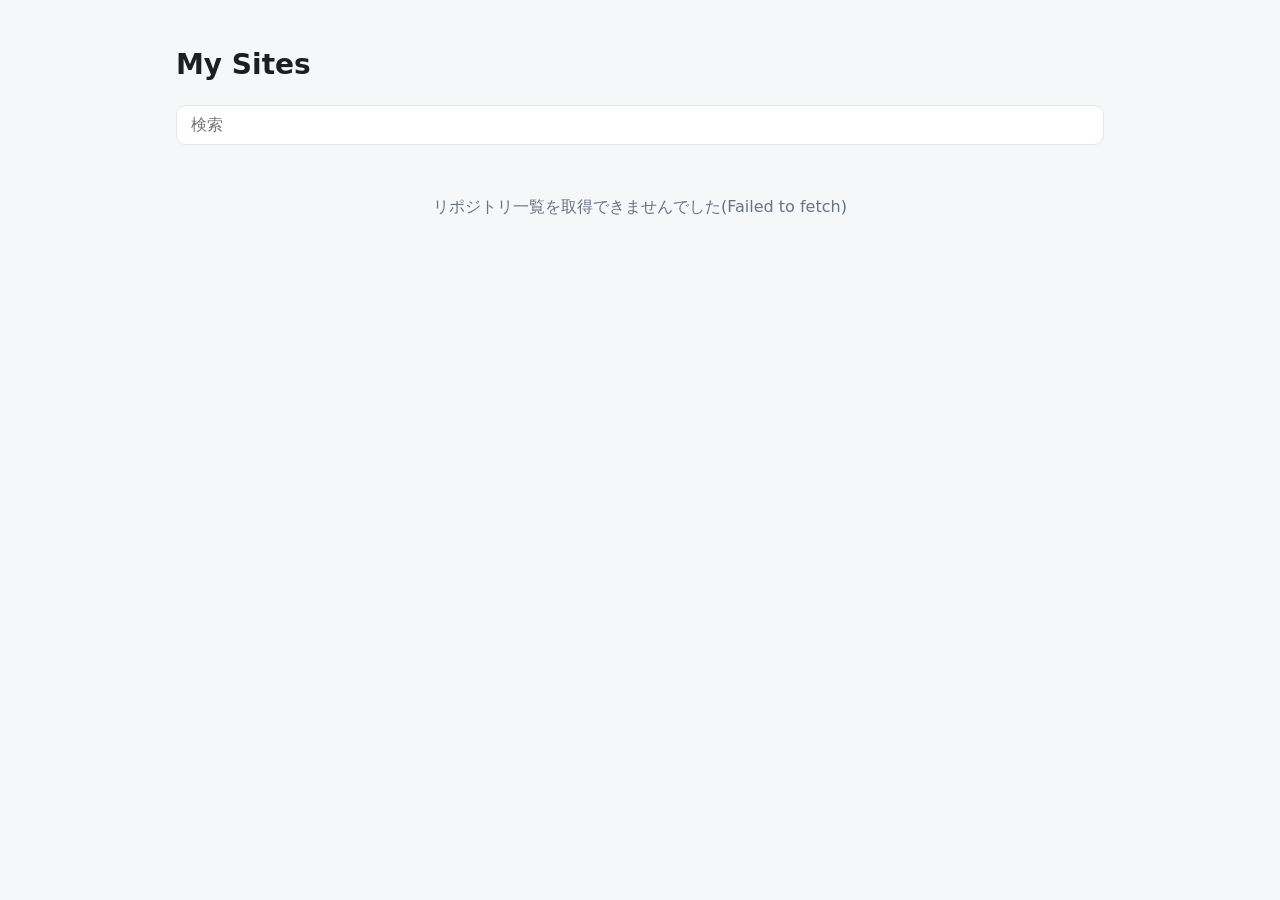
==== commit 2158b882: "Update index.html" ====
--- a/index.html
+++ b/index.html
@@ -47,7 +47,7 @@
 
 <script>
 // ★ここだけ自分用に変更★
-const USERNAME = "YOUR_GITHUB_USERNAME";
+const USERNAME = "itsukisan0707desu";
 
 // APIで拾えないもの/手動で追加したいサイト(任意)
 const EXTRA = [
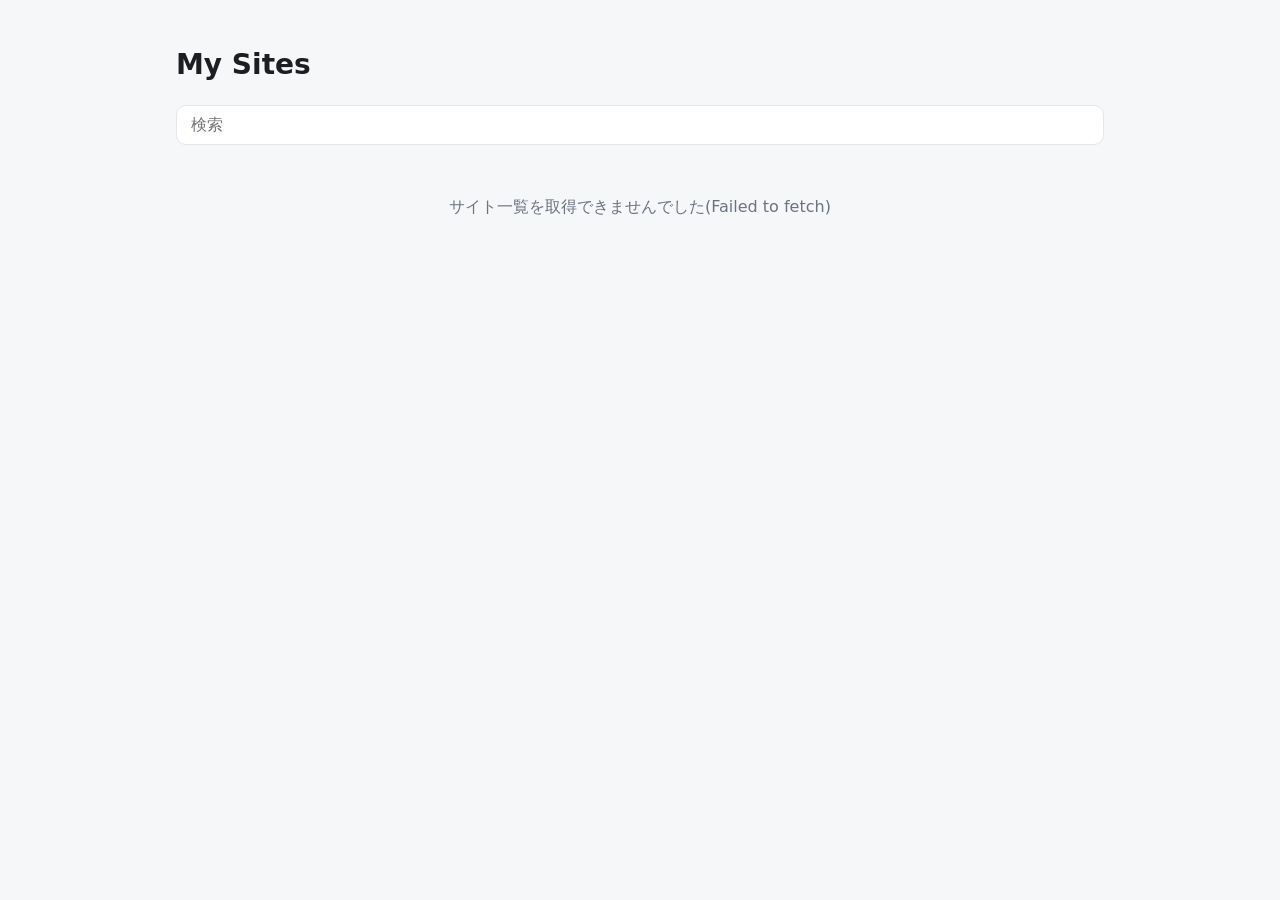
==== commit db0705d9: "Add files via upload" ====
--- a/index.html
+++ b/index.html
@@ -46,15 +46,16 @@
 </div>
 
 <script>
-// ★ここだけ自分用に変更★
+// このリポジトリ内の「フォルダ/index.html」を自動で読み取って一覧にします
 const USERNAME = "itsukisan0707desu";
+const REPO = "itsukisan0707desu.github.io";
 
-// APIで拾えないもの/手動で追加したいサイト(任意)
+// 手動で追加したいサイト(任意)
 const EXTRA = [
   // { name: "example", description: "説明", url: "https://example.com/" },
 ];
 
-// 表示から除外したいリポジトリ名(任意)
+// 一覧から隠したいフォルダ名(任意)
 const HIDE = [];
 
 const grid = document.getElementById("grid");
@@ -74,12 +75,11 @@
     const h = document.createElement("h2"); h.textContent = i.name;
     const p = document.createElement("p"); p.textContent = i.description || "";
     const m = document.createElement("div"); m.className = "meta";
-    const d = document.createElement("span");
-    d.textContent = i.updated ? "更新 " + new Date(i.updated).toLocaleDateString("ja-JP") : "";
+    const d = document.createElement("span"); d.textContent = i.folder || "";
     m.appendChild(d);
-    if (i.repo) {
+    if (i.source) {
       const r = document.createElement("a");
-      r.href = i.repo; r.textContent = "repo ↗";
+      r.href = i.source; r.textContent = "files ↗";
       r.addEventListener("click", e => e.stopPropagation());
       m.appendChild(r);
     }
@@ -89,30 +89,42 @@
   msg.textContent = list.length ? "" : "見つかりませんでした";
 }
 
-async function load() {
-  const key = "sites-cache-" + USERNAME;
-  let repos = null;
+// フォルダ一覧を取得(GitHub API。結果は10分キャッシュ)
+async function listFolders() {
+  const key = "sites-tree-" + REPO;
   try {
     const c = JSON.parse(localStorage.getItem(key) || "null");
-    if (c && Date.now() - c.t < 10 * 60 * 1000) repos = c.data;
+    if (c && Date.now() - c.t < 10 * 60 * 1000) return c.data;
   } catch (e) {}
-  if (!repos) {
-    const res = await fetch(`https://api.github.com/users/${USERNAME}/repos?per_page=100&sort=pushed`);
-    if (!res.ok) throw new Error("GitHub API: " + res.status);
-    repos = await res.json();
-    try { localStorage.setItem(key, JSON.stringify({ t: Date.now(), data: repos })); } catch (e) {}
-  }
-  const self = `${USERNAME}.github.io`.toLowerCase();
-  items = repos
-    .filter(r => r.has_pages && !r.fork && !r.archived
-      && r.name.toLowerCase() !== self && !HIDE.includes(r.name))
-    .map(r => ({
-      name: r.name,
-      description: r.description,
-      url: r.homepage || `https://${USERNAME}.github.io/${r.name}/`,
-      repo: r.html_url,
-      updated: r.pushed_at,
-    }));
+  const res = await fetch(`https://api.github.com/repos/${USERNAME}/${REPO}/git/trees/HEAD?recursive=1`);
+  if (!res.ok) throw new Error("GitHub API: " + res.status);
+  const tree = (await res.json()).tree;
+  const folders = tree
+    .map(t => t.path.match(/^([^\/.][^\/]*)\/index\.html$/i))
+    .filter(Boolean).map(m => m[1])
+    .filter(f => !HIDE.includes(f));
+  try { localStorage.setItem(key, JSON.stringify({ t: Date.now(), data: folders })); } catch (e) {}
+  return folders;
+}
+
+// 各サイトの <title> と <meta name="description"> を読んで名前・説明にする
+async function readInfo(folder) {
+  const info = { name: folder, description: "", folder: folder + "/",
+    url: `./${folder}/`,
+    source: `https://github.com/${USERNAME}/${REPO}/tree/HEAD/${folder}` };
+  try {
+    const html = await (await fetch(`./${folder}/index.html`)).text();
+    const doc = new DOMParser().parseFromString(html, "text/html");
+    if (doc.title) info.name = doc.title.trim();
+    const meta = doc.querySelector('meta[name="description"]');
+    if (meta) info.description = meta.content.trim();
+  } catch (e) {}
+  return info;
+}
+
+async function load() {
+  const folders = await listFolders();
+  items = await Promise.all(folders.map(readInfo));
   items.push(...EXTRA);
   lead.textContent = `${items.length} 件のサイト`;
   render();
@@ -123,7 +135,7 @@
   lead.textContent = "";
   items = [...EXTRA];
   render();
-  msg.textContent = "リポジトリ一覧を取得できませんでした(" + err.message + ")";
+  msg.textContent = "サイト一覧を取得できませんでした(" + err.message + ")";
 });
 </script>
 </body>
